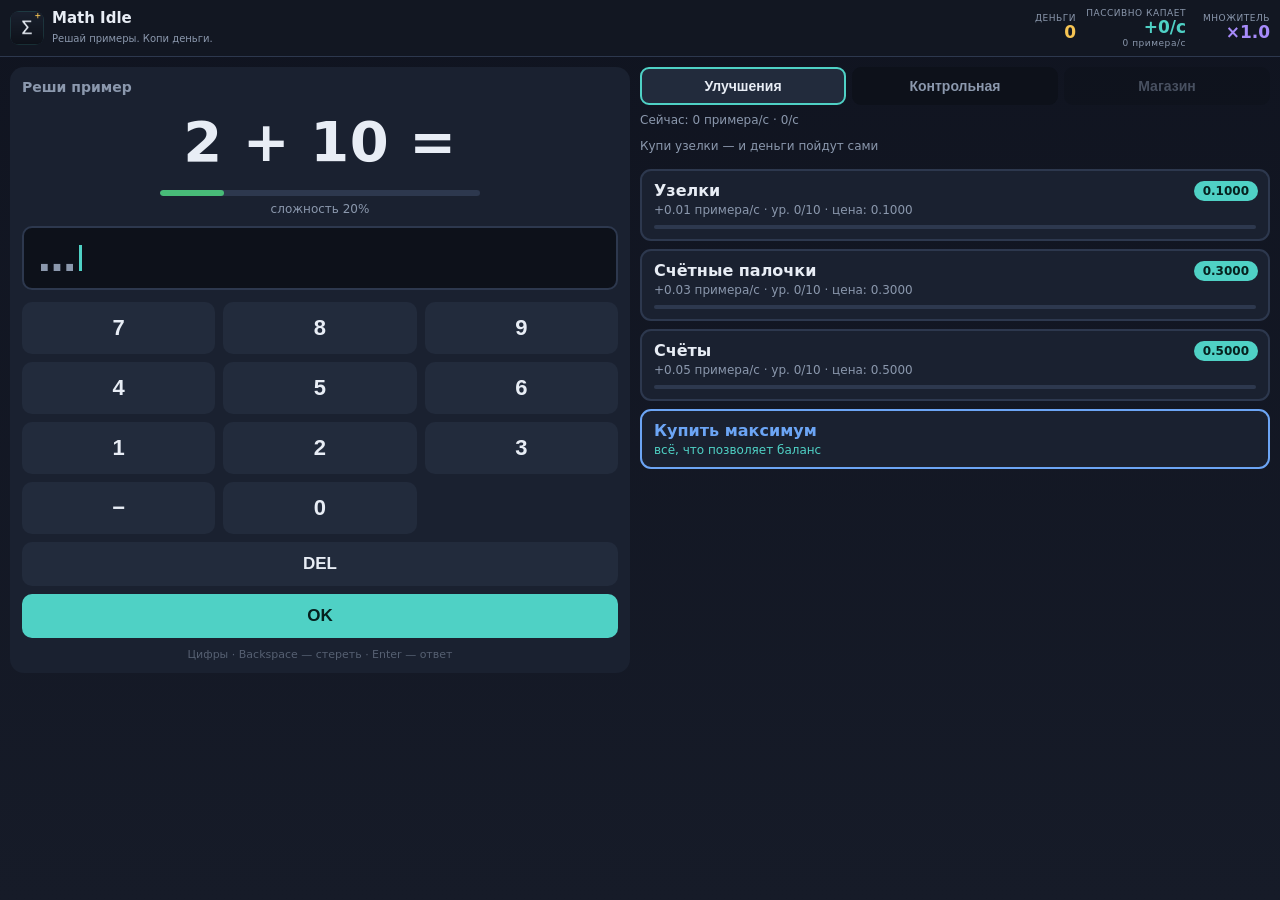
==== index.html @ a93096a5 "Math Idle — браузерная версия" ====
<!DOCTYPE html>
<html lang="ru">
<head>
<meta charset="utf-8">
<meta name="viewport" content="width=device-width, initial-scale=1, maximum-scale=1, user-scalable=no, viewport-fit=cover">
<meta name="theme-color" content="#101420">
<title>Math Idle</title>
<link rel="icon" href="icon.png">
<link rel="stylesheet" href="style.css">
<meta name="description" content="Math Idle — инкрементальная idle-математическая игра: решай примеры, копи деньги, скушай математику.">
<meta property="og:title" content="Math Idle">
<meta property="og:description" content="Решай примеры и копи деньги. Узелки, счётные палочки и счёты зарабатывают, пока ты играешь.">
<meta property="og:type" content="website">
</head>
<body>
<div id="app">

  <!-- ================= верхняя панель ================= -->
  <header id="topbar">
    <div class="brand">
      <img src="icon.png" alt="" class="brand-icon">
      <div class="brand-text">
        <b>Math Idle</b>
        <small>Решай примеры. Копи деньги.</small>
      </div>
    </div>
    <div class="stat">
      <small>ДЕНЬГИ</small>
      <b class="money" id="money">0</b>
    </div>
    <div class="stat">
      <small>ПАССИВНО КАПАЕТ</small>
      <b class="accent" id="passive">+0/с</b>
      <small id="passiveHint">0 примера/с</small>
    </div>
    <div class="stat">
      <small>МНОЖИТЕЛЬ</small>
      <b class="violet" id="mult">×1.0</b>
      <small id="combo"></small>
    </div>
  </header>

  <!-- ================= основная часть ================= -->
  <main>
    <!-- ---------- пример ---------- -->
    <section id="play">
      <div class="card problem-card">
        <div class="row-between">
          <h2 id="playTitle">Реши пример</h2>
          <span id="playHint" class="hint hidden"></span>
        </div>
        <div id="timerWrap" class="hidden">
          <div class="bar"><i id="timerBar"></i></div>
          <div class="row-between small">
            <span id="timerText"></span>
            <span id="testProgress"></span>
          </div>
        </div>

        <div id="problem" class="problem">…</div>
        <div class="diffbar"><i id="diffBar"></i></div>
        <div class="row-center small"><span id="diffText"></span></div>

        <div id="answer" class="answer"><span id="answerText">…</span><i class="caret"></i></div>
        <div id="floaters"></div>

        <div class="keypad">
          <button data-key="7">7</button><button data-key="8">8</button><button data-key="9">9</button>
          <button data-key="4">4</button><button data-key="5">5</button><button data-key="6">6</button>
          <button data-key="1">1</button><button data-key="2">2</button><button data-key="3">3</button>
          <button data-key="-">−</button><button data-key="0">0</button>
          <button data-key="del" class="wide">DEL</button>
          <button data-key="ok" class="wide primary">OK</button>
        </div>
        <div class="hint-line">Цифры · Backspace — стереть · Enter — ответ</div>
      </div>

      <div id="log"></div>
    </section>

    <!-- ---------- магазин ---------- -->
    <section id="shop">
      <nav class="tabs">
        <button data-tab="upgrades" class="active">Улучшения</button>
        <button data-tab="test">Контрольная</button>
        <button data-tab="grades" id="tabGrades">Магазин</button>
      </nav>
      <div id="panel" class="panel"></div>
    </section>
  </main>

  <!-- ================= модальное окно ================= -->
  <div id="modal" class="modal hidden">
    <div class="modal-card">
      <h3 id="modalTitle"></h3>
      <div id="modalBody"></div>
      <button id="modalClose">Понятно</button>
    </div>
  </div>

</div>
<script src="balance.js"></script>
<script src="game.js"></script>
</body>
</html>
---- style.css ----
:root {
  --bg: #101420;
  --bg2: #161b28;
  --panel: #1a2130;
  --panel-hi: #222b3c;
  --line: #2d384e;
  --text: #e8edf5;
  --muted: #8b98ad;
  --accent: #4fd1c5;
  --gold: #f6c453;
  --green: #48bb78;
  --red: #f56565;
  --blue: #6ca5f5;
  --violet: #a78bfa;
  --radius: 14px;
}

* { box-sizing: border-box; -webkit-tap-highlight-color: transparent; }

html, body {
  margin: 0;
  padding: 0;
  height: 100%;
  background: var(--bg);
  color: var(--text);
  font-family: system-ui, "Segoe UI", Roboto, Arial, sans-serif;
  overscroll-behavior: none;
  user-select: none;
  -webkit-user-select: none;
}

#app {
  min-height: 100%;
  display: flex;
  flex-direction: column;
  background: linear-gradient(180deg, var(--bg) 0%, var(--bg2) 100%);
}

/* ---------------- верхняя панель ---------------- */
#topbar {
  display: flex;
  align-items: center;
  gap: 10px;
  padding: 8px 10px;
  padding-top: max(8px, env(safe-area-inset-top));
  background: #121722;
  border-bottom: 1px solid var(--line);
}

.brand { display: flex; align-items: center; gap: 8px; margin-right: auto; }
.brand-icon { width: 34px; height: 34px; border-radius: 9px; }
.brand-text b { display: block; font-size: 15px; }
.brand-text small { color: var(--muted); font-size: 10px; }

.stat { text-align: right; min-width: 74px; }
.stat small { display: block; color: var(--muted); font-size: 9px; letter-spacing: .06em; }
.stat b { font-size: 17px; line-height: 1.15; }
.stat .money { color: var(--gold); }
.stat .accent { color: var(--accent); }
.stat .violet { color: var(--violet); }

/* ---------------- раскладка ---------------- */
main {
  flex: 1;
  display: grid;
  grid-template-columns: 1fr;
  gap: 10px;
  padding: 10px;
  padding-bottom: max(10px, env(safe-area-inset-bottom));
  align-content: start;
}

@media (min-width: 860px) {
  main { grid-template-columns: minmax(420px, 620px) 1fr; max-width: 1320px; width: 100%; margin: 0 auto; }
}

.card {
  background: var(--panel);
  border-radius: var(--radius);
  padding: 12px;
}

.row-between { display: flex; justify-content: space-between; align-items: center; gap: 8px; }
.row-center { display: flex; justify-content: center; }
.small { font-size: 12px; color: var(--muted); }
.small.accent { color: var(--accent); }
.hidden { display: none !important; }

/* ---------------- пример ---------------- */
.problem-card h2 { margin: 0; font-size: 14px; color: var(--muted); font-weight: 600; }
.hint { color: var(--gold); font-size: 13px; }

#timerWrap { margin-top: 8px; }
.bar, .diffbar { background: var(--line); border-radius: 5px; overflow: hidden; height: 7px; }
#timerBar, #diffBar { display: block; height: 100%; width: 0; background: var(--green); border-radius: 5px; }
.diffbar { height: 6px; margin: 14px auto 6px; max-width: 320px; }
#timerWrap .bar { height: 9px; }
#timerWrap .small { margin-top: 4px; }

.problem {
  text-align: center;
  font-size: clamp(30px, 9vw, 56px);
  font-weight: 800;
  padding: 14px 0 2px;
  letter-spacing: .01em;
}

.answer {
  position: relative;
  margin: 10px 0 12px;
  background: #0d111a;
  border: 2px solid var(--line);
  border-radius: 10px;
  padding: 8px 14px;
  font-size: clamp(24px, 7vw, 38px);
  font-weight: 700;
  min-height: 58px;
  display: flex;
  align-items: center;
}
.answer.active { border-color: var(--accent); }
.caret { display: inline-block; width: 3px; height: 26px; background: var(--accent); margin-left: 3px; animation: blink 1s steps(1) infinite; }
@keyframes blink { 50% { opacity: 0; } }

/* летящие +деньги */
#floaters { position: relative; height: 0; }
.floater {
  position: absolute;
  left: 12px;
  top: -30px;
  font-size: 22px;
  font-weight: 800;
  animation: floatUp 1.1s ease-out forwards;
  pointer-events: none;
}
@keyframes floatUp {
  to { transform: translateY(-46px); opacity: 0; }
}

/* ---------------- клавиатура ---------------- */
.keypad { display: grid; grid-template-columns: repeat(3, 1fr); gap: 8px; }
.keypad button {
  background: var(--panel-hi);
  color: var(--text);
  border: 1px solid transparent;
  border-radius: 10px;
  font-size: 22px;
  font-weight: 700;
  padding: 12px 0;
  cursor: pointer;
}
.keypad button:active { transform: scale(.97); border-color: var(--accent); }
.keypad button.wide { grid-column: span 3; font-size: 17px; padding: 11px 0; }
.keypad button.primary { background: var(--accent); color: #06201e; }
.hint-line { text-align: center; color: #566072; font-size: 11px; margin-top: 10px; }

/* ---------------- лог событий ---------------- */
#log { margin-top: 10px; font-size: 13px; display: flex; flex-direction: column; gap: 4px; min-height: 44px; }
#log div { animation: fadeIn .2s ease-out; }
@keyframes fadeIn { from { opacity: 0; transform: translateY(4px); } }

/* ---------------- вкладки / магазин ---------------- */
#shop { display: flex; flex-direction: column; min-height: 0; }
.tabs { display: flex; gap: 6px; margin-bottom: 8px; }
.tabs button {
  flex: 1;
  background: #0d111a;
  color: var(--muted);
  border: 2px solid transparent;
  border-radius: 9px;
  padding: 9px 4px;
  font-size: 14px;
  font-weight: 600;
  cursor: pointer;
}
.tabs button.active { background: var(--panel-hi); color: var(--text); border-color: var(--accent); }
.tabs button:disabled { opacity: .45; }

.panel { display: flex; flex-direction: column; gap: 8px; }

.item {
  position: relative;
  background: var(--panel);
  border: 2px solid var(--line);
  border-radius: 11px;
  padding: 10px 12px;
  text-align: left;
  color: var(--text);
  cursor: pointer;
  font: inherit;
}
.item .name { font-size: 16px; font-weight: 700; padding-right: 90px; }
.item .sub { font-size: 12px; color: var(--muted); margin-top: 3px; }
.item .price {
  position: absolute;
  right: 10px; top: 10px;
  background: var(--accent);
  color: #06201e;
  font-size: 12px;
  font-weight: 800;
  padding: 3px 9px;
  border-radius: 11px;
}
.item.affordable { border-color: var(--accent); }
.item.affordable .sub { color: var(--accent); }
.item.violet.affordable { border-color: var(--violet); }
.item.violet.affordable .sub { color: var(--violet); }
.item.gold.affordable { border-color: var(--gold); }
.item.gold.affordable .sub { color: var(--gold); }
.item:disabled { opacity: .5; cursor: default; }
.item .prog { height: 4px; background: var(--line); border-radius: 3px; margin-top: 8px; overflow: hidden; }
.item .prog i { display: block; height: 100%; background: var(--accent); }

.info-card { background: #0d111a; border: 2px solid var(--blue); border-radius: 12px; padding: 12px; }
.info-card h3 { margin: 0 0 8px; color: var(--blue); font-size: 18px; }
.info-card .line { display: flex; justify-content: space-between; font-size: 14px; padding: 2px 0; }
.info-card .line span:last-child { color: var(--text); }
.info-card .line span:first-child { color: var(--muted); }
.rules { font-size: 12px; color: var(--muted); margin-top: 10px; line-height: 1.6; }
.rules b { color: var(--text); }

.big-btn {
  width: 100%;
  margin-top: 10px;
  background: var(--green);
  color: #04240f;
  border: none;
  border-radius: 10px;
  padding: 13px;
  font-size: 16px;
  font-weight: 800;
  cursor: pointer;
}
.big-btn.danger { background: var(--red); color: #2b0808; }
.big-btn:disabled { background: var(--panel-hi); color: var(--muted); cursor: default; }

/* ---------------- модалка ---------------- */
.modal {
  position: fixed;
  inset: 0;
  background: rgba(0, 0, 0, .72);
  display: flex;
  align-items: center;
  justify-content: center;
  padding: 20px;
  z-index: 20;
}
.modal-card {
  background: var(--panel);
  border: 3px solid var(--green);
  border-radius: 16px;
  padding: 20px;
  text-align: center;
  max-width: 420px;
  width: 100%;
  animation: pop .18s ease-out;
}
.modal-card.fail { border-color: var(--red); }
@keyframes pop { from { transform: scale(.92); opacity: 0; } }
.modal-card h3 { margin: 0 0 10px; font-size: 24px; color: var(--green); }
.modal-card.fail h3 { color: var(--red); }
.modal-card .mline { font-size: 14px; padding: 3px 0; }
.modal-card button {
  margin-top: 14px;
  width: 100%;
  background: var(--accent);
  color: #06201e;
  border: none;
  border-radius: 10px;
  padding: 12px;
  font-size: 16px;
  font-weight: 700;
  cursor: pointer;
}

/* ---------------- вспышка экрана ---------------- */
#app.flash-ok::after, #app.flash-bad::after {
  content: "";
  position: fixed;
  inset: 0;
  pointer-events: none;
  animation: flash .3s ease-out forwards;
}
#app.flash-ok::after { background: rgba(72, 187, 120, .22); }
#app.flash-bad::after { background: rgba(245, 101, 101, .22); }
@keyframes flash { to { opacity: 0; } }

@media (prefers-reduced-motion: reduce) {
  .floater, .modal-card, #app.flash-ok::after, #app.flash-bad::after, #log div { animation: none; }
}
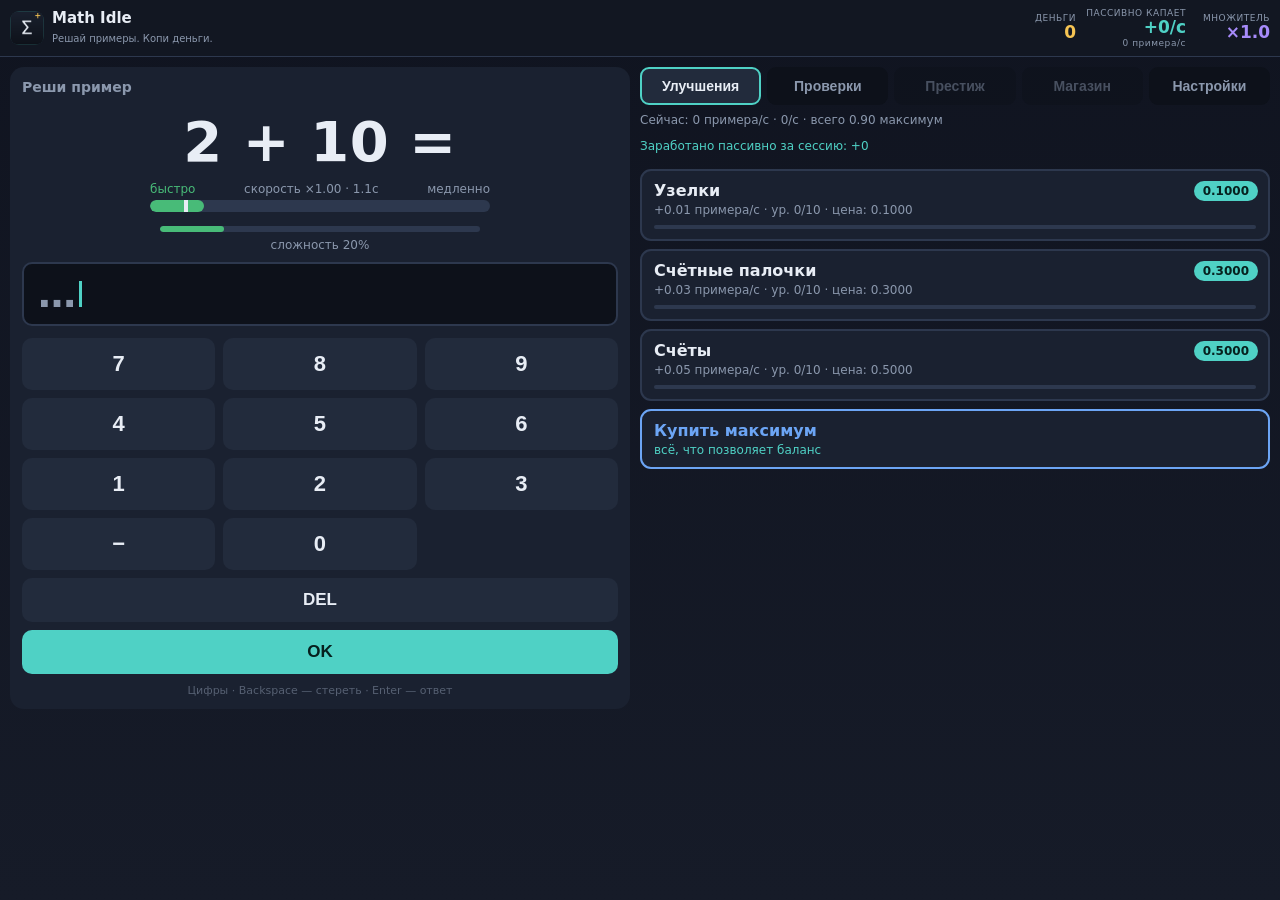
==== commit 61daab4b: "v1.2.0: престиж, аккаунты, три вида проверок, окно скорости, настройки" ====
--- a/index.html
+++ b/index.html
@@ -7,10 +7,6 @@
 <title>Math Idle</title>
 <link rel="icon" href="icon.png">
 <link rel="stylesheet" href="style.css">
-<meta name="description" content="Math Idle — инкрементальная idle-математическая игра: решай примеры, копи деньги, скушай математику.">
-<meta property="og:title" content="Math Idle">
-<meta property="og:description" content="Решай примеры и копи деньги. Узелки, счётные палочки и счёты зарабатывают, пока ты играешь.">
-<meta property="og:type" content="website">
 </head>
 <body>
 <div id="app">
@@ -58,8 +54,24 @@
         </div>
 
         <div id="problem" class="problem">…</div>
-        <div class="diffbar"><i id="diffBar"></i></div>
-        <div class="row-center small"><span id="diffText"></span></div>
+
+        <!-- окно скорости: зелёная зона и бегущий маркер -->
+        <div id="speedGauge">
+          <div class="gauge-row">
+            <span class="small" style="color:var(--green)">быстро</span>
+            <span class="small" id="speedText">скорость ×1.00 · 0.0с</span>
+            <span class="small" style="color:var(--muted)">медленно</span>
+          </div>
+          <div class="gauge" id="speedTrack">
+            <i id="speedFast"></i>
+            <b id="speedMarker"></b>
+          </div>
+        </div>
+
+        <div id="diffWrap">
+          <div class="diffbar"><i id="diffBar"></i></div>
+          <div class="row-center small"><span id="diffText"></span></div>
+        </div>
 
         <div id="answer" class="answer"><span id="answerText">…</span><i class="caret"></i></div>
         <div id="floaters"></div>
@@ -82,8 +94,10 @@
     <section id="shop">
       <nav class="tabs">
         <button data-tab="upgrades" class="active">Улучшения</button>
-        <button data-tab="test">Контрольная</button>
-        <button data-tab="grades" id="tabGrades">Магазин</button>
+        <button data-tab="test">Проверки</button>
+        <button data-tab="prestige" disabled>Престиж</button>
+        <button data-tab="shop" disabled>Магазин</button>
+        <button data-tab="settings">Настройки</button>
       </nav>
       <div id="panel" class="panel"></div>
     </section>
@@ -98,6 +112,18 @@
     </div>
   </div>
 
+  <!-- ================= затемнение после Femboy Futa house ================= -->
+  <div id="egg" class="egg hidden">
+    <div id="eggVeil" class="egg-veil">
+      <div class="egg-card">
+        <h2>Femboy Futa house</h2>
+        <p>Куплено. Эффектов нет. Как и обещано.</p>
+        <h3 class="egg-wait">Ждите версии 1.3...</h3>
+        <small>Enter, Esc или нажатие — вернуться к игре</small>
+      </div>
+    </div>
+  </div>
+
 </div>
 <script src="balance.js"></script>
 <script src="game.js"></script>
--- a/style.css
+++ b/style.css
@@ -33,7 +33,11 @@
   min-height: 100%;
   display: flex;
   flex-direction: column;
-  background: linear-gradient(180deg, var(--bg) 0%, var(--bg2) 100%);
+  /* solid fallback first: на телефоне при «резиновой» прокрутке не должно
+     просвечивать белый фон, если градиент не отрисовался */
+  background-color: var(--bg);
+  background-image: linear-gradient(180deg, var(--bg) 0%, var(--bg2) 100%);
+  background-attachment: fixed;
 }
 
 /* ---------------- верхняя панель ---------------- */
@@ -104,6 +108,33 @@
   padding: 14px 0 2px;
   letter-spacing: .01em;
 }
+
+/* окно скорости: зелёная зона быстрого ответа + бегущий маркер */
+#speedGauge { margin: 6px auto 2px; max-width: 340px; }
+.gauge-row { display: flex; justify-content: space-between; margin-bottom: 4px; }
+.gauge {
+  position: relative;
+  height: 12px;
+  background: var(--line);
+  border-radius: 6px;
+  overflow: hidden;
+}
+.gauge i {
+  position: absolute;
+  left: 0; top: 0; bottom: 0;
+  background: var(--green);
+  border-radius: 6px;
+}
+.gauge b {
+  position: absolute;
+  top: -3px; bottom: -3px;
+  width: 4px;
+  margin-left: -2px;
+  background: var(--text);
+  border-radius: 2px;
+  transition: left .1s linear;
+}
+#diffWrap { margin: 8px auto 0; max-width: 340px; }
 
 .answer {
   position: relative;
@@ -210,6 +241,76 @@
 .item:disabled { opacity: .5; cursor: default; }
 .item .prog { height: 4px; background: var(--line); border-radius: 3px; margin-top: 8px; overflow: hidden; }
 .item .prog i { display: block; height: 100%; background: var(--accent); }
+
+.item .toggle {
+  float: right;
+  background: var(--line);
+  color: var(--muted);
+  font-size: 11px;
+  font-weight: 700;
+  padding: 3px 10px;
+  border-radius: 11px;
+}
+.item.affordable .toggle { background: var(--accent); color: #06201e; }
+
+.panel h4 { margin: 12px 0 4px; font-size: 14px; color: var(--text); }
+
+.row-fields { display: flex; gap: 8px; margin: 10px 0; }
+.row-fields input {
+  flex: 1;
+  min-width: 0;
+  background: #0d111a;
+  border: 2px solid var(--line);
+  border-radius: 9px;
+  color: var(--text);
+  padding: 10px;
+  font: inherit;
+  font-size: 15px;
+}
+.row-fields input:focus { outline: none; border-color: var(--accent); }
+.big-btn + .big-btn { margin-top: 8px; }
+
+/* затемнение после «Femboy Futa house» */
+.egg-veil {
+  position: fixed;
+  inset: 0;
+  background: rgba(4, 6, 12, .92);
+  display: flex;
+  align-items: center;
+  justify-content: center;
+  padding: 20px;
+  z-index: 30;
+}
+.egg-card {
+  background: #0c0e16;
+  border: 3px solid var(--gold);
+  border-radius: 20px;
+  padding: 28px 24px;
+  text-align: center;
+  max-width: 520px;
+  width: 100%;
+  animation: pop .2s ease-out;
+}
+.egg-card h2 { margin: 0 0 10px; color: var(--gold); font-size: 28px; }
+.egg-card p { margin: 0 0 14px; color: var(--text); font-size: 15px; }
+.egg-wait {
+  margin: 0 0 14px;
+  font-size: 24px;
+  color: var(--gold);
+  animation: pulse 2s ease-in-out infinite;
+}
+.egg-card small { color: var(--muted); font-size: 12px; }
+@keyframes pulse { 50% { opacity: .55; } }
+
+/* крупный текст */
+body.big-text { font-size: 115%; }
+body.big-text .keypad button { font-size: 26px; padding: 15px 0; }
+body.big-text .item .name { font-size: 18px; }
+
+@media (prefers-reduced-motion: reduce) {
+  .floater, .modal-card, .egg-card, .egg-wait,
+  #app.flash-ok::after, #app.flash-bad::after, #log div, .gauge b { animation: none; transition: none; }
+}
 
 .info-card { background: #0d111a; border: 2px solid var(--blue); border-radius: 12px; padding: 12px; }
 .info-card h3 { margin: 0 0 8px; color: var(--blue); font-size: 18px; }
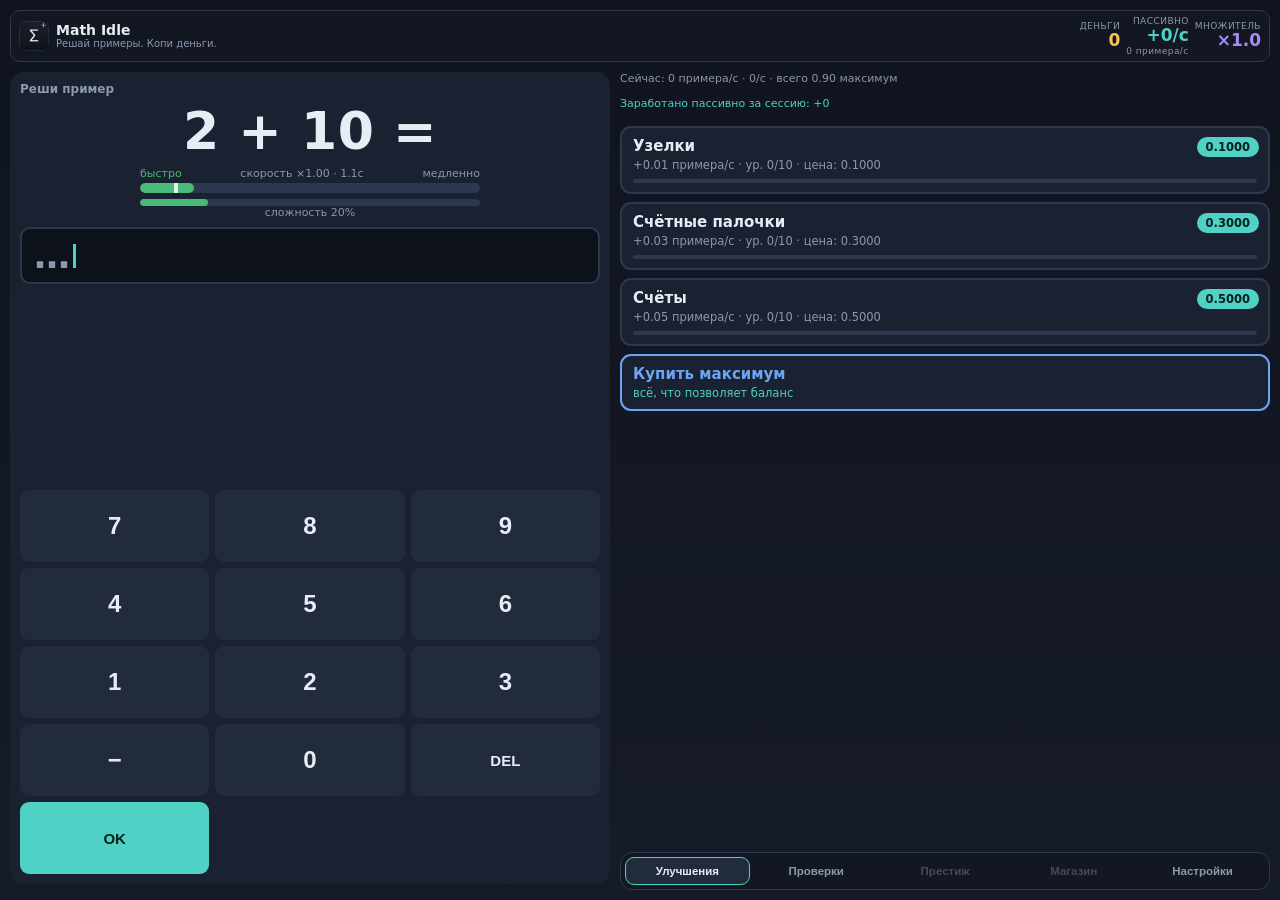
==== commit d95d1422: "v1.2.1: вёрстка для телефона, навигация закреплена снизу" ====
--- a/index.html
+++ b/index.html
@@ -8,7 +8,7 @@
 <link rel="icon" href="icon.png">
 <link rel="stylesheet" href="style.css">
 </head>
-<body>
+<body class="view-play">
 <div id="app">
 
   <!-- ================= верхняя панель ================= -->
@@ -25,7 +25,7 @@
       <b class="money" id="money">0</b>
     </div>
     <div class="stat">
-      <small>ПАССИВНО КАПАЕТ</small>
+      <small>ПАССИВНО</small>
       <b class="accent" id="passive">+0/с</b>
       <small id="passiveHint">0 примера/с</small>
     </div>
@@ -36,95 +36,94 @@
     </div>
   </header>
 
-  <!-- ================= основная часть ================= -->
-  <main>
-    <!-- ---------- пример ---------- -->
-    <section id="play">
-      <div class="card problem-card">
-        <div class="row-between">
-          <h2 id="playTitle">Реши пример</h2>
-          <span id="playHint" class="hint hidden"></span>
+  <!-- ================= игра ================= -->
+  <section id="play">
+    <div class="card problem-card">
+      <div class="row-between">
+        <h2 id="playTitle">Реши пример</h2>
+        <span id="playHint" class="hint hidden"></span>
+      </div>
+      <div id="timerWrap" class="hidden">
+        <div class="bar"><i id="timerBar"></i></div>
+        <div class="row-between small">
+          <span id="timerText"></span>
+          <span id="testProgress"></span>
         </div>
-        <div id="timerWrap" class="hidden">
-          <div class="bar"><i id="timerBar"></i></div>
-          <div class="row-between small">
-            <span id="timerText"></span>
-            <span id="testProgress"></span>
-          </div>
-        </div>
-
-        <div id="problem" class="problem">…</div>
-
-        <!-- окно скорости: зелёная зона и бегущий маркер -->
-        <div id="speedGauge">
-          <div class="gauge-row">
-            <span class="small" style="color:var(--green)">быстро</span>
-            <span class="small" id="speedText">скорость ×1.00 · 0.0с</span>
-            <span class="small" style="color:var(--muted)">медленно</span>
-          </div>
-          <div class="gauge" id="speedTrack">
-            <i id="speedFast"></i>
-            <b id="speedMarker"></b>
-          </div>
-        </div>
-
-        <div id="diffWrap">
-          <div class="diffbar"><i id="diffBar"></i></div>
-          <div class="row-center small"><span id="diffText"></span></div>
-        </div>
-
-        <div id="answer" class="answer"><span id="answerText">…</span><i class="caret"></i></div>
-        <div id="floaters"></div>
-
-        <div class="keypad">
-          <button data-key="7">7</button><button data-key="8">8</button><button data-key="9">9</button>
-          <button data-key="4">4</button><button data-key="5">5</button><button data-key="6">6</button>
-          <button data-key="1">1</button><button data-key="2">2</button><button data-key="3">3</button>
-          <button data-key="-">−</button><button data-key="0">0</button>
-          <button data-key="del" class="wide">DEL</button>
-          <button data-key="ok" class="wide primary">OK</button>
-        </div>
-        <div class="hint-line">Цифры · Backspace — стереть · Enter — ответ</div>
       </div>
 
-      <div id="log"></div>
-    </section>
+      <div id="problem" class="problem">…</div>
 
-    <!-- ---------- магазин ---------- -->
-    <section id="shop">
-      <nav class="tabs">
-        <button data-tab="upgrades" class="active">Улучшения</button>
-        <button data-tab="test">Проверки</button>
-        <button data-tab="prestige" disabled>Престиж</button>
-        <button data-tab="shop" disabled>Магазин</button>
-        <button data-tab="settings">Настройки</button>
-      </nav>
-      <div id="panel" class="panel"></div>
-    </section>
-  </main>
+      <!-- окно скорости -->
+      <div id="speedGauge">
+        <div class="gauge-row">
+          <span class="small" style="color:var(--green)">быстро</span>
+          <span class="small" id="speedText">скорость ×1.00 · 0.0с</span>
+          <span class="small" style="color:var(--muted)">медленно</span>
+        </div>
+        <div class="gauge" id="speedTrack">
+          <i id="speedFast"></i>
+          <b id="speedMarker"></b>
+        </div>
+      </div>
 
-  <!-- ================= модальное окно ================= -->
-  <div id="modal" class="modal hidden">
-    <div class="modal-card">
-      <h3 id="modalTitle"></h3>
-      <div id="modalBody"></div>
-      <button id="modalClose">Понятно</button>
+      <div id="diffWrap">
+        <div class="diffbar"><i id="diffBar"></i></div>
+        <div class="row-center small"><span id="diffText"></span></div>
+      </div>
+
+      <div id="answer" class="answer"><span id="answerText">…</span><i class="caret"></i></div>
+      <div id="floaters"></div>
+
+      <div class="keypad">
+        <button data-key="7">7</button><button data-key="8">8</button><button data-key="9">9</button>
+        <button data-key="4">4</button><button data-key="5">5</button><button data-key="6">6</button>
+        <button data-key="1">1</button><button data-key="2">2</button><button data-key="3">3</button>
+        <button data-key="-">−</button><button data-key="0">0</button>
+        <button data-key="del" class="wide">DEL</button>
+        <button data-key="ok" class="wide primary">OK</button>
+      </div>
+    </div>
+    <div id="log"></div>
+  </section>
+
+  <!-- ================= меню ================= -->
+  <section id="menus">
+    <div id="panel" class="panel"></div>
+  </section>
+
+  <!-- ================= навигация, всегда на виду ================= -->
+  <nav class="tabs" id="tabs">
+    <button data-tab="play">Игра</button>
+    <button data-tab="upgrades" class="active">Улучшения</button>
+    <button data-tab="test">Проверки</button>
+    <button data-tab="prestige">Престиж</button>
+    <button data-tab="shop">Магазин</button>
+    <button data-tab="settings">Настройки</button>
+  </nav>
+
+</div>
+
+<!-- ================= модальное окно ================= -->
+<div id="modal" class="modal hidden">
+  <div class="modal-card">
+    <h3 id="modalTitle"></h3>
+    <div id="modalBody"></div>
+    <button id="modalClose">Понятно</button>
+  </div>
+</div>
+
+<!-- ================= затемнение после Femboy Futa house ================= -->
+<div id="egg" class="egg hidden">
+  <div id="eggVeil" class="egg-veil">
+    <div class="egg-card">
+      <h2>Femboy Futa house</h2>
+      <p>Куплено. Эффектов нет. Как и обещано.</p>
+      <h3 class="egg-wait">Ждите версии 1.3...</h3>
+      <small>Enter, Esc или нажатие — вернуться к игре</small>
     </div>
   </div>
+</div>
 
-  <!-- ================= затемнение после Femboy Futa house ================= -->
-  <div id="egg" class="egg hidden">
-    <div id="eggVeil" class="egg-veil">
-      <div class="egg-card">
-        <h2>Femboy Futa house</h2>
-        <p>Куплено. Эффектов нет. Как и обещано.</p>
-        <h3 class="egg-wait">Ждите версии 1.3...</h3>
-        <small>Enter, Esc или нажатие — вернуться к игре</small>
-      </div>
-    </div>
-  </div>
-
-</div>
 <script src="balance.js"></script>
 <script src="game.js"></script>
 </body>
--- a/style.css
+++ b/style.css
@@ -13,6 +13,8 @@
   --blue: #6ca5f5;
   --violet: #a78bfa;
   --radius: 14px;
+  /* высота окна: JS подставляет реальную, иначе dvh/vh */
+  --app-h: 100vh;
 }
 
 * { box-sizing: border-box; -webkit-tap-highlight-color: transparent; }
@@ -21,6 +23,7 @@
   margin: 0;
   padding: 0;
   height: 100%;
+  overflow: hidden;              /* страница не скроллится — только внутренние панели */
   background: var(--bg);
   color: var(--text);
   font-family: system-ui, "Segoe UI", Roboto, Arial, sans-serif;
@@ -29,128 +32,170 @@
   -webkit-user-select: none;
 }
 
+/* ================= оболочка приложения =================
+ * Высота фиксирована по окну: всё, что не помещается, сжимается,
+ * ничего не уезжает под экран. */
 #app {
-  min-height: 100%;
-  display: flex;
-  flex-direction: column;
-  /* solid fallback first: на телефоне при «резиновой» прокрутке не должно
-     просвечивать белый фон, если градиент не отрисовался */
+  height: var(--app-h);
+  display: grid;
+  grid-template-rows: auto minmax(0, 1fr) auto;
+  /* minmax(0, …) обязателен: иначе колонка не сжимается меньше своего
+     содержимого, верхняя панель распирает сетку и всё уезжает за экран */
+  grid-template-columns: minmax(0, 1fr);
+  grid-template-areas:
+    "top"
+    "stage"
+    "tabs";
+  gap: 6px;
+  padding: 6px;
+  padding-top: max(6px, env(safe-area-inset-top));
+  padding-bottom: max(6px, env(safe-area-inset-bottom));
   background-color: var(--bg);
   background-image: linear-gradient(180deg, var(--bg) 0%, var(--bg2) 100%);
-  background-attachment: fixed;
-}
-
-/* ---------------- верхняя панель ---------------- */
+}
+
+#topbar { grid-area: top; min-width: 0; }
+#play, #menus { grid-area: stage; min-height: 0; min-width: 0; }
+.tabs { grid-area: tabs; }
+
+/* ================= телефон: один экран за раз =================
+ * На узком экране игра и меню занимают одно и то же место и
+ * переключаются вкладками внизу. */
+@media (max-width: 759px) {
+  body.view-play #menus { display: none; }
+  body.view-menu #play { display: none; }
+}
+
+/* ================= верхняя панель ================= */
 #topbar {
   display: flex;
   align-items: center;
-  gap: 10px;
-  padding: 8px 10px;
-  padding-top: max(8px, env(safe-area-inset-top));
+  gap: 6px;
+  padding: 5px 8px;
   background: #121722;
-  border-bottom: 1px solid var(--line);
-}
-
-.brand { display: flex; align-items: center; gap: 8px; margin-right: auto; }
-.brand-icon { width: 34px; height: 34px; border-radius: 9px; }
-.brand-text b { display: block; font-size: 15px; }
-.brand-text small { color: var(--muted); font-size: 10px; }
-
-.stat { text-align: right; min-width: 74px; }
-.stat small { display: block; color: var(--muted); font-size: 9px; letter-spacing: .06em; }
-.stat b { font-size: 17px; line-height: 1.15; }
+  border: 1px solid var(--line);
+  border-radius: 10px;
+  overflow: hidden;          /* панель не должна распирать сетку */
+  min-width: 0;
+}
+
+.brand { display: flex; align-items: center; gap: 7px; margin-right: auto; min-width: 0; flex: 0 1 auto; }
+.brand-icon { width: 30px; height: 30px; border-radius: 8px; flex: none; }
+.brand-text { min-width: 0; overflow: hidden; }
+.brand-text b { display: block; font-size: 14px; line-height: 1.15; white-space: nowrap; }
+.brand-text small { display: none; color: var(--muted); font-size: 10px; }
+
+.stat {
+  text-align: right;
+  min-width: 0;
+  flex: 0 1 auto;
+  overflow: hidden;
+}
+.stat small {
+  display: block;
+  color: var(--muted);
+  font-size: 9px;
+  letter-spacing: .05em;
+  white-space: nowrap;
+  overflow: hidden;
+  text-overflow: ellipsis;
+}
+.stat b {
+  display: block;
+  font-size: 15px;
+  line-height: 1.15;
+  white-space: nowrap;
+  overflow: hidden;
+  text-overflow: ellipsis;
+}
 .stat .money { color: var(--gold); }
 .stat .accent { color: var(--accent); }
 .stat .violet { color: var(--violet); }
 
-/* ---------------- раскладка ---------------- */
-main {
-  flex: 1;
-  display: grid;
-  grid-template-columns: 1fr;
-  gap: 10px;
-  padding: 10px;
-  padding-bottom: max(10px, env(safe-area-inset-bottom));
-  align-content: start;
-}
-
-@media (min-width: 860px) {
-  main { grid-template-columns: minmax(420px, 620px) 1fr; max-width: 1320px; width: 100%; margin: 0 auto; }
-}
+/* ================= игра ================= */
+#play { display: flex; flex-direction: column; gap: 6px; overflow: hidden; }
 
 .card {
   background: var(--panel);
   border-radius: var(--radius);
-  padding: 12px;
+  padding: 10px;
+}
+
+.problem-card {
+  flex: 1;
+  min-height: 0;
+  display: flex;
+  flex-direction: column;
+  justify-content: flex-start;
 }
 
 .row-between { display: flex; justify-content: space-between; align-items: center; gap: 8px; }
 .row-center { display: flex; justify-content: center; }
-.small { font-size: 12px; color: var(--muted); }
+.small { font-size: 11px; color: var(--muted); }
 .small.accent { color: var(--accent); }
 .hidden { display: none !important; }
 
-/* ---------------- пример ---------------- */
-.problem-card h2 { margin: 0; font-size: 14px; color: var(--muted); font-weight: 600; }
-.hint { color: var(--gold); font-size: 13px; }
-
-#timerWrap { margin-top: 8px; }
+.problem-card h2 { margin: 0; font-size: 12px; color: var(--muted); font-weight: 600; }
+.hint { color: var(--gold); font-size: 12px; }
+
+#timerWrap { margin-top: 6px; }
 .bar, .diffbar { background: var(--line); border-radius: 5px; overflow: hidden; height: 7px; }
 #timerBar, #diffBar { display: block; height: 100%; width: 0; background: var(--green); border-radius: 5px; }
-.diffbar { height: 6px; margin: 14px auto 6px; max-width: 320px; }
-#timerWrap .bar { height: 9px; }
-#timerWrap .small { margin-top: 4px; }
+#timerWrap .bar { height: 8px; }
+#timerWrap .small { margin-top: 3px; }
 
 .problem {
   text-align: center;
-  font-size: clamp(30px, 9vw, 56px);
+  font-size: clamp(24px, 8vw, 52px);
   font-weight: 800;
-  padding: 14px 0 2px;
+  padding: 6px 0 2px;
+  line-height: 1.15;
   letter-spacing: .01em;
 }
 
-/* окно скорости: зелёная зона быстрого ответа + бегущий маркер */
-#speedGauge { margin: 6px auto 2px; max-width: 340px; }
-.gauge-row { display: flex; justify-content: space-between; margin-bottom: 4px; }
+/* окно скорости */
+#speedGauge { margin: 4px auto 0; width: 100%; max-width: 340px; }
+.gauge-row { display: flex; justify-content: space-between; margin-bottom: 3px; }
 .gauge {
   position: relative;
-  height: 12px;
+  height: 10px;
   background: var(--line);
-  border-radius: 6px;
+  border-radius: 5px;
   overflow: hidden;
 }
 .gauge i {
   position: absolute;
   left: 0; top: 0; bottom: 0;
   background: var(--green);
-  border-radius: 6px;
+  border-radius: 5px;
 }
 .gauge b {
   position: absolute;
-  top: -3px; bottom: -3px;
+  top: -2px; bottom: -2px;
   width: 4px;
   margin-left: -2px;
   background: var(--text);
   border-radius: 2px;
   transition: left .1s linear;
 }
-#diffWrap { margin: 8px auto 0; max-width: 340px; }
+#diffWrap { margin: 6px auto 0; width: 100%; max-width: 340px; }
 
 .answer {
   position: relative;
-  margin: 10px 0 12px;
+  margin: 8px 0 6px;
   background: #0d111a;
   border: 2px solid var(--line);
   border-radius: 10px;
-  padding: 8px 14px;
-  font-size: clamp(24px, 7vw, 38px);
+  padding: 6px 12px;
+  font-size: clamp(20px, 6vw, 36px);
   font-weight: 700;
-  min-height: 58px;
+  min-height: 48px;
+  max-height: 64px;
   display: flex;
   align-items: center;
 }
 .answer.active { border-color: var(--accent); }
-.caret { display: inline-block; width: 3px; height: 26px; background: var(--accent); margin-left: 3px; animation: blink 1s steps(1) infinite; }
+.caret { display: inline-block; width: 3px; height: 24px; background: var(--accent); margin-left: 3px; animation: blink 1s steps(1) infinite; }
 @keyframes blink { 50% { opacity: 0; } }
 
 /* летящие +деньги */
@@ -159,75 +204,78 @@
   position: absolute;
   left: 12px;
   top: -30px;
-  font-size: 22px;
+  font-size: 20px;
   font-weight: 800;
   animation: floatUp 1.1s ease-out forwards;
   pointer-events: none;
 }
 @keyframes floatUp {
-  to { transform: translateY(-46px); opacity: 0; }
-}
-
-/* ---------------- клавиатура ---------------- */
-.keypad { display: grid; grid-template-columns: repeat(3, 1fr); gap: 8px; }
+  to { transform: translateY(-42px); opacity: 0; }
+}
+
+/* клавиатура прижата к низу — до неё дотянуться большим пальцем.
+   На низких экранах сжимается, на высоких не раздувается. */
+.keypad {
+  display: grid;
+  grid-template-columns: repeat(3, 1fr);
+  grid-auto-rows: minmax(32px, 72px);
+  gap: 6px;
+  flex: 0 1 auto;
+  min-height: 0;
+  margin-top: auto;         /* свободное место собирается над клавиатурой */
+}
 .keypad button {
   background: var(--panel-hi);
   color: var(--text);
   border: 1px solid transparent;
-  border-radius: 10px;
-  font-size: 22px;
+  border-radius: 9px;
+  font-size: clamp(17px, 5.5vw, 24px);
   font-weight: 700;
-  padding: 12px 0;
   cursor: pointer;
-}
-.keypad button:active { transform: scale(.97); border-color: var(--accent); }
-.keypad button.wide { grid-column: span 3; font-size: 17px; padding: 11px 0; }
+  padding: 0;
+  min-height: 0;
+  min-width: 0;
+}
+.keypad button:active { transform: scale(.96); border-color: var(--accent); }
+.keypad button.wide { grid-column: span 3; font-size: 15px; }
 .keypad button.primary { background: var(--accent); color: #06201e; }
-.hint-line { text-align: center; color: #566072; font-size: 11px; margin-top: 10px; }
-
-/* ---------------- лог событий ---------------- */
-#log { margin-top: 10px; font-size: 13px; display: flex; flex-direction: column; gap: 4px; min-height: 44px; }
+
+#log {
+  flex: none;
+  font-size: 12px;
+  display: flex;
+  flex-direction: column;
+  gap: 2px;
+  max-height: 46px;
+  overflow: hidden;
+}
 #log div { animation: fadeIn .2s ease-out; }
 @keyframes fadeIn { from { opacity: 0; transform: translateY(4px); } }
 
-/* ---------------- вкладки / магазин ---------------- */
-#shop { display: flex; flex-direction: column; min-height: 0; }
-.tabs { display: flex; gap: 6px; margin-bottom: 8px; }
-.tabs button {
-  flex: 1;
-  background: #0d111a;
-  color: var(--muted);
-  border: 2px solid transparent;
-  border-radius: 9px;
-  padding: 9px 4px;
-  font-size: 14px;
-  font-weight: 600;
-  cursor: pointer;
-}
-.tabs button.active { background: var(--panel-hi); color: var(--text); border-color: var(--accent); }
-.tabs button:disabled { opacity: .45; }
-
-.panel { display: flex; flex-direction: column; gap: 8px; }
+/* ================= меню ================= */
+#menus { overflow: hidden; }
+.panel { display: flex; flex-direction: column; gap: 8px; height: 100%; overflow-y: auto; -webkit-overflow-scrolling: touch; padding-bottom: 4px; }
 
 .item {
   position: relative;
+  flex: none;
   background: var(--panel);
   border: 2px solid var(--line);
   border-radius: 11px;
-  padding: 10px 12px;
+  padding: 9px 11px;
   text-align: left;
   color: var(--text);
   cursor: pointer;
   font: inherit;
 }
-.item .name { font-size: 16px; font-weight: 700; padding-right: 90px; }
-.item .sub { font-size: 12px; color: var(--muted); margin-top: 3px; }
+.item .name { font-size: 15px; font-weight: 700; padding-right: 88px; }
+.item .sub { font-size: 11.5px; color: var(--muted); margin-top: 3px; }
 .item .price {
   position: absolute;
-  right: 10px; top: 10px;
+  right: 9px; top: 9px;
   background: var(--accent);
   color: #06201e;
-  font-size: 12px;
+  font-size: 11.5px;
   font-weight: 800;
   padding: 3px 9px;
   border-radius: 11px;
@@ -239,7 +287,7 @@
 .item.gold.affordable { border-color: var(--gold); }
 .item.gold.affordable .sub { color: var(--gold); }
 .item:disabled { opacity: .5; cursor: default; }
-.item .prog { height: 4px; background: var(--line); border-radius: 3px; margin-top: 8px; overflow: hidden; }
+.item .prog { height: 4px; background: var(--line); border-radius: 3px; margin-top: 7px; overflow: hidden; }
 .item .prog i { display: block; height: 100%; background: var(--accent); }
 
 .item .toggle {
@@ -253,9 +301,23 @@
 }
 .item.affordable .toggle { background: var(--accent); color: #06201e; }
 
-.panel h4 { margin: 12px 0 4px; font-size: 14px; color: var(--text); }
-
-.row-fields { display: flex; gap: 8px; margin: 10px 0; }
+.panel h4 { margin: 10px 0 2px; font-size: 13px; color: var(--text); }
+
+.info-card {
+  flex: none;
+  background: #0d111a;
+  border: 2px solid var(--blue);
+  border-radius: 12px;
+  padding: 11px;
+}
+.info-card h3 { margin: 0 0 6px; color: var(--blue); font-size: 17px; }
+.info-card .line { display: flex; justify-content: space-between; gap: 10px; font-size: 13.5px; padding: 2px 0; }
+.info-card .line span:last-child { color: var(--text); text-align: right; }
+.info-card .line span:first-child { color: var(--muted); }
+.rules { flex: none; font-size: 12px; color: var(--muted); line-height: 1.6; }
+.rules b { color: var(--text); }
+
+.row-fields { display: flex; gap: 8px; margin: 8px 0; }
 .row-fields input {
   flex: 1;
   min-width: 0;
@@ -263,79 +325,62 @@
   border: 2px solid var(--line);
   border-radius: 9px;
   color: var(--text);
-  padding: 10px;
+  padding: 9px;
   font: inherit;
-  font-size: 15px;
+  font-size: 14px;
 }
 .row-fields input:focus { outline: none; border-color: var(--accent); }
-.big-btn + .big-btn { margin-top: 8px; }
-
-/* затемнение после «Femboy Futa house» */
-.egg-veil {
-  position: fixed;
-  inset: 0;
-  background: rgba(4, 6, 12, .92);
-  display: flex;
-  align-items: center;
-  justify-content: center;
-  padding: 20px;
-  z-index: 30;
-}
-.egg-card {
-  background: #0c0e16;
-  border: 3px solid var(--gold);
-  border-radius: 20px;
-  padding: 28px 24px;
-  text-align: center;
-  max-width: 520px;
+
+.big-btn {
+  flex: none;
   width: 100%;
-  animation: pop .2s ease-out;
-}
-.egg-card h2 { margin: 0 0 10px; color: var(--gold); font-size: 28px; }
-.egg-card p { margin: 0 0 14px; color: var(--text); font-size: 15px; }
-.egg-wait {
-  margin: 0 0 14px;
-  font-size: 24px;
-  color: var(--gold);
-  animation: pulse 2s ease-in-out infinite;
-}
-.egg-card small { color: var(--muted); font-size: 12px; }
-@keyframes pulse { 50% { opacity: .55; } }
-
-/* крупный текст */
-body.big-text { font-size: 115%; }
-body.big-text .keypad button { font-size: 26px; padding: 15px 0; }
-body.big-text .item .name { font-size: 18px; }
-
-@media (prefers-reduced-motion: reduce) {
-  .floater, .modal-card, .egg-card, .egg-wait,
-  #app.flash-ok::after, #app.flash-bad::after, #log div, .gauge b { animation: none; transition: none; }
-}
-
-.info-card { background: #0d111a; border: 2px solid var(--blue); border-radius: 12px; padding: 12px; }
-.info-card h3 { margin: 0 0 8px; color: var(--blue); font-size: 18px; }
-.info-card .line { display: flex; justify-content: space-between; font-size: 14px; padding: 2px 0; }
-.info-card .line span:last-child { color: var(--text); }
-.info-card .line span:first-child { color: var(--muted); }
-.rules { font-size: 12px; color: var(--muted); margin-top: 10px; line-height: 1.6; }
-.rules b { color: var(--text); }
-
-.big-btn {
-  width: 100%;
-  margin-top: 10px;
+  margin-top: 8px;
   background: var(--green);
   color: #04240f;
   border: none;
   border-radius: 10px;
-  padding: 13px;
-  font-size: 16px;
+  padding: 12px;
+  font-size: 15px;
   font-weight: 800;
   cursor: pointer;
 }
 .big-btn.danger { background: var(--red); color: #2b0808; }
 .big-btn:disabled { background: var(--panel-hi); color: var(--muted); cursor: default; }
 
-/* ---------------- модалка ---------------- */
+/* ================= навигация =================
+ * Всегда внизу экрана и всегда на виду — до любого меню можно
+ * дотянуться большим пальцем, не прокручивая страницу. */
+.tabs {
+  display: flex;
+  gap: 4px;
+  background: #121722;
+  border: 1px solid var(--line);
+  border-radius: 12px;
+  padding: 4px;
+}
+.tabs button {
+  flex: 1 1 0;
+  min-width: 0;
+  background: transparent;
+  color: var(--muted);
+  border: 1px solid transparent;
+  border-radius: 9px;
+  padding: 7px 2px;
+  font-size: 11.5px;
+  font-weight: 600;
+  cursor: pointer;
+  white-space: nowrap;
+  overflow: hidden;
+  text-overflow: ellipsis;
+}
+.tabs button.active {
+  background: var(--panel-hi);
+  color: var(--text);
+  border-color: var(--accent);
+}
+.tabs button:disabled { opacity: .4; }
+
+/* ================= модальное окно ================= */
 .modal {
   position: fixed;
   inset: 0;
@@ -358,7 +403,7 @@
 }
 .modal-card.fail { border-color: var(--red); }
 @keyframes pop { from { transform: scale(.92); opacity: 0; } }
-.modal-card h3 { margin: 0 0 10px; font-size: 24px; color: var(--green); }
+.modal-card h3 { margin: 0 0 10px; font-size: 23px; color: var(--green); }
 .modal-card.fail h3 { color: var(--red); }
 .modal-card .mline { font-size: 14px; padding: 3px 0; }
 .modal-card button {
@@ -374,18 +419,95 @@
   cursor: pointer;
 }
 
-/* ---------------- вспышка экрана ---------------- */
-#app.flash-ok::after, #app.flash-bad::after {
+/* затемнение после «Femboy Futa house» */
+.egg-veil {
+  position: fixed;
+  inset: 0;
+  background: rgba(4, 6, 12, .92);
+  display: flex;
+  align-items: center;
+  justify-content: center;
+  padding: 20px;
+  z-index: 30;
+}
+.egg-card {
+  background: #0c0e16;
+  border: 3px solid var(--gold);
+  border-radius: 20px;
+  padding: 24px 20px;
+  text-align: center;
+  max-width: 520px;
+  width: 100%;
+  animation: pop .2s ease-out;
+}
+.egg-card h2 { margin: 0 0 10px; color: var(--gold); font-size: 26px; }
+.egg-card p { margin: 0 0 14px; color: var(--text); font-size: 15px; }
+.egg-wait { margin: 0 0 14px; font-size: 22px; color: var(--gold); animation: pulse 2s ease-in-out infinite; }
+.egg-card small { color: var(--muted); font-size: 12px; }
+@keyframes pulse { 50% { opacity: .55; } }
+
+/* вспышка экрана */
+body.flash-ok::after, body.flash-bad::after {
   content: "";
   position: fixed;
   inset: 0;
   pointer-events: none;
   animation: flash .3s ease-out forwards;
 }
-#app.flash-ok::after { background: rgba(72, 187, 120, .22); }
-#app.flash-bad::after { background: rgba(245, 101, 101, .22); }
+body.flash-ok::after { background: rgba(72, 187, 120, .22); }
+body.flash-bad::after { background: rgba(245, 101, 101, .22); }
 @keyframes flash { to { opacity: 0; } }
 
+/* крупный текст (настройка) */
+body.big-text .item .name { font-size: 17px; }
+body.big-text .keypad button { font-size: clamp(19px, 6vw, 26px); }
+
+/* ================= широкий экран =================
+ * Игра слева, меню справа, навигация — под меню, в той же колонке. */
+@media (min-width: 760px) {
+  :root { --app-h: 100vh; }
+  #app {
+    max-width: 1320px;
+    margin: 0 auto;
+    padding: 10px;
+    gap: 10px;
+    grid-template-columns: minmax(0, 600px) minmax(0, 1fr);
+    grid-template-rows: auto minmax(0, 1fr) auto;
+    grid-template-areas:
+      "top   top"
+      "play  menus"
+      "play  tabs";
+  }
+  /* на широком экране игра слева, меню справа, навигация — под меню */
+  #play { grid-area: play; }
+  #menus { grid-area: menus; }
+  /* вкладка «Игра» нужна только на телефоне */
+  .tabs [data-tab="play"] { display: none; }
+  .brand-text small { display: block; }
+  .stat b { font-size: 17px; }
+  .keypad button.wide { grid-column: span 1; }
+  .keypad button.wide + .wide { grid-column: span 1; }
+  .hint-line { display: block; color: #566072; font-size: 11px; margin-top: 8px; text-align: center; }
+}
+
+/* телефон: поля поменьше, лог в одну строку */
+@media (max-width: 759px) {
+  .hint-line { display: none; }
+  #log { max-height: 34px; }
+  .stat small { font-size: 8.5px; }
+  .tabs { gap: 3px; padding: 3px; }
+  .tabs button { font-size: 11px; padding: 7px 1px; }
+}
+
+/* совсем узкие экраны (старые телефоны, 320 px) */
+@media (max-width: 359px) {
+  .tabs button { font-size: 10px; }
+  .brand-text { display: none; }
+  .keypad { gap: 4px; }
+  .keypad button { font-size: 16px; }
+}
+
 @media (prefers-reduced-motion: reduce) {
-  .floater, .modal-card, #app.flash-ok::after, #app.flash-bad::after, #log div { animation: none; }
-}
+  .floater, .modal-card, .egg-card, .egg-wait,
+  body.flash-ok::after, body.flash-bad::after, #log div, .gauge b { animation: none; transition: none; }
+}
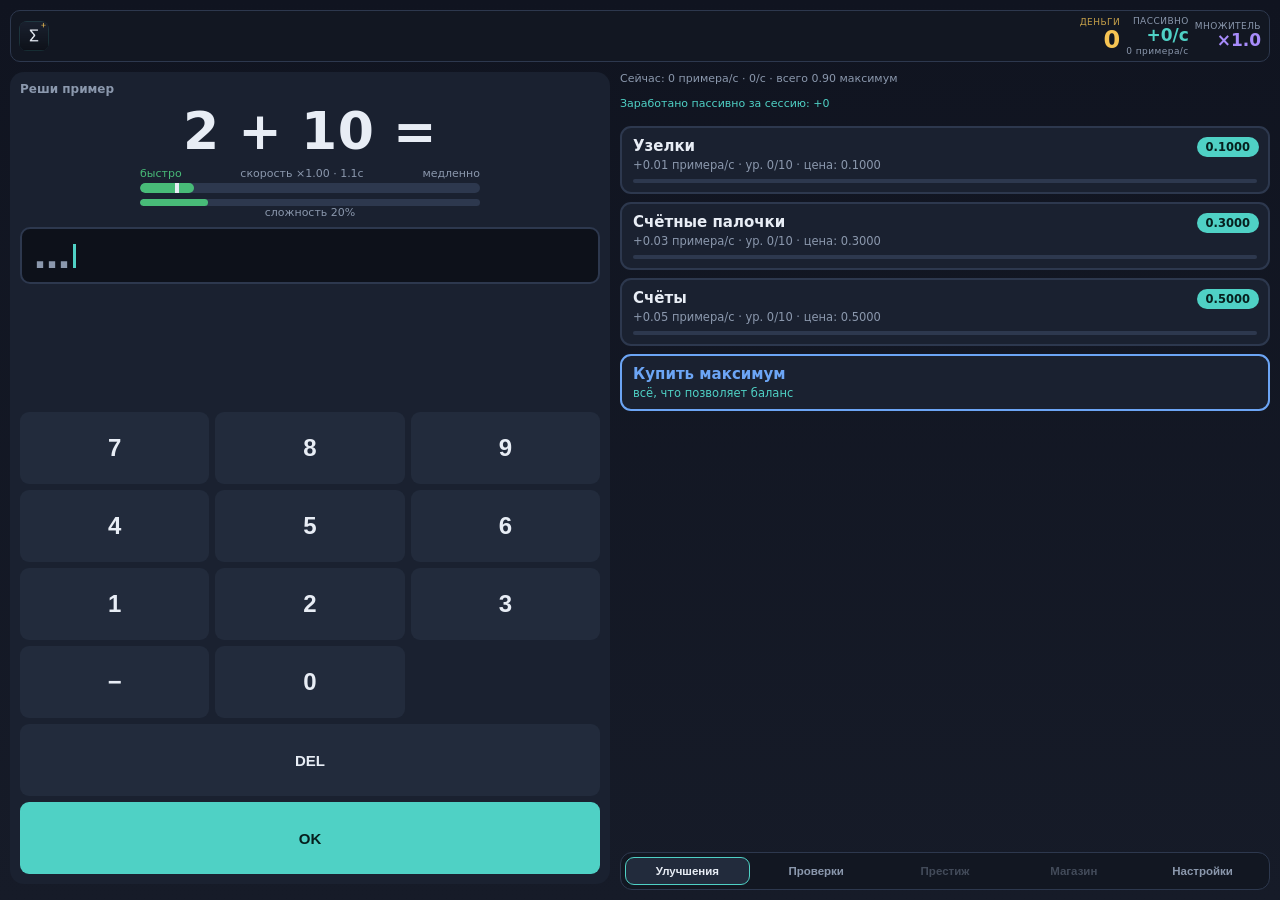
==== commit e1ae8a94: "v1.2.2: рабочая регистрация, панель без обрезки" ====
--- a/index.html
+++ b/index.html
@@ -14,13 +14,9 @@
   <!-- ================= верхняя панель ================= -->
   <header id="topbar">
     <div class="brand">
-      <img src="icon.png" alt="" class="brand-icon">
-      <div class="brand-text">
-        <b>Math Idle</b>
-        <small>Решай примеры. Копи деньги.</small>
-      </div>
+      <img src="icon.png" alt="Math Idle" class="brand-icon" title="Math Idle">
     </div>
-    <div class="stat">
+    <div class="stat stat-money">
       <small>ДЕНЬГИ</small>
       <b class="money" id="money">0</b>
     </div>
@@ -29,7 +25,7 @@
       <b class="accent" id="passive">+0/с</b>
       <small id="passiveHint">0 примера/с</small>
     </div>
-    <div class="stat">
+    <div class="stat stat-mult">
       <small>МНОЖИТЕЛЬ</small>
       <b class="violet" id="mult">×1.0</b>
       <small id="combo"></small>
--- a/style.css
+++ b/style.css
@@ -79,11 +79,9 @@
   min-width: 0;
 }
 
-.brand { display: flex; align-items: center; gap: 7px; margin-right: auto; min-width: 0; flex: 0 1 auto; }
+/* логотип без подписи: название игры живёт в заголовке вкладки */
+.brand { display: flex; align-items: center; margin-right: 2px; flex: none; }
 .brand-icon { width: 30px; height: 30px; border-radius: 8px; flex: none; }
-.brand-text { min-width: 0; overflow: hidden; }
-.brand-text b { display: block; font-size: 14px; line-height: 1.15; white-space: nowrap; }
-.brand-text small { display: none; color: var(--muted); font-size: 10px; }
 
 .stat {
   text-align: right;
@@ -111,6 +109,12 @@
 .stat .money { color: var(--gold); }
 .stat .accent { color: var(--accent); }
 .stat .violet { color: var(--violet); }
+
+/* Деньги — самое важное в панели: отдаём им место, остальные сжимаются */
+.stat-money { flex: 1 1 auto; order: 1; }
+.stat-money b { font-size: clamp(15px, 4.6vw, 22px); }
+.stat-money small { color: #c8a24a; }
+#topbar .stat:not(.stat-money) { order: 2; }
 
 /* ================= игра ================= */
 #play { display: flex; flex-direction: column; gap: 6px; overflow: hidden; }
@@ -330,6 +334,49 @@
   font-size: 14px;
 }
 .row-fields input:focus { outline: none; border-color: var(--accent); }
+
+/* поле на всю ширину — адрес сервера аккаунтов */
+.full-input {
+  display: block;
+  width: 100%;
+  min-width: 0;
+  background: #0d111a;
+  border: 2px solid var(--line);
+  border-radius: 9px;
+  color: var(--text);
+  padding: 9px;
+  font: inherit;
+  font-size: 13px;
+}
+.full-input:focus { outline: none; border-color: var(--accent); }
+.field-label { display: block; margin: 10px 0 4px; }
+
+/* компактная кнопка рядом с полем */
+.small-btn {
+  display: inline-block;
+  margin-top: 6px;
+  background: var(--panel-hi);
+  color: var(--text);
+  border: 1px solid var(--line);
+  border-radius: 8px;
+  padding: 7px 12px;
+  font-size: 12.5px;
+  font-weight: 700;
+  cursor: pointer;
+}
+.small-btn:hover { border-color: var(--accent); }
+
+/* предупреждение: сервер недоступен, неверный адрес и т.п. */
+.warn {
+  margin: 6px 0;
+  padding: 8px 10px;
+  background: rgba(248, 81, 73, .1);
+  border: 1px solid var(--red);
+  border-radius: 8px;
+  color: #ffb3ae;
+  font-size: 11.5px;
+  line-height: 1.45;
+}
 
 .big-btn {
   flex: none;
@@ -483,10 +530,8 @@
   #menus { grid-area: menus; }
   /* вкладка «Игра» нужна только на телефоне */
   .tabs [data-tab="play"] { display: none; }
-  .brand-text small { display: block; }
   .stat b { font-size: 17px; }
-  .keypad button.wide { grid-column: span 1; }
-  .keypad button.wide + .wide { grid-column: span 1; }
+  .stat-money b { font-size: 24px; }
   .hint-line { display: block; color: #566072; font-size: 11px; margin-top: 8px; text-align: center; }
 }
 
@@ -502,9 +547,11 @@
 /* совсем узкие экраны (старые телефоны, 320 px) */
 @media (max-width: 359px) {
   .tabs button { font-size: 10px; }
-  .brand-text { display: none; }
   .keypad { gap: 4px; }
   .keypad button { font-size: 16px; }
+  /* на 320 px место есть только у денег и логотипа */
+  .stat-mult { display: none; }
+  .stat:not(.stat-money) small { display: none; }
 }
 
 @media (prefers-reduced-motion: reduce) {
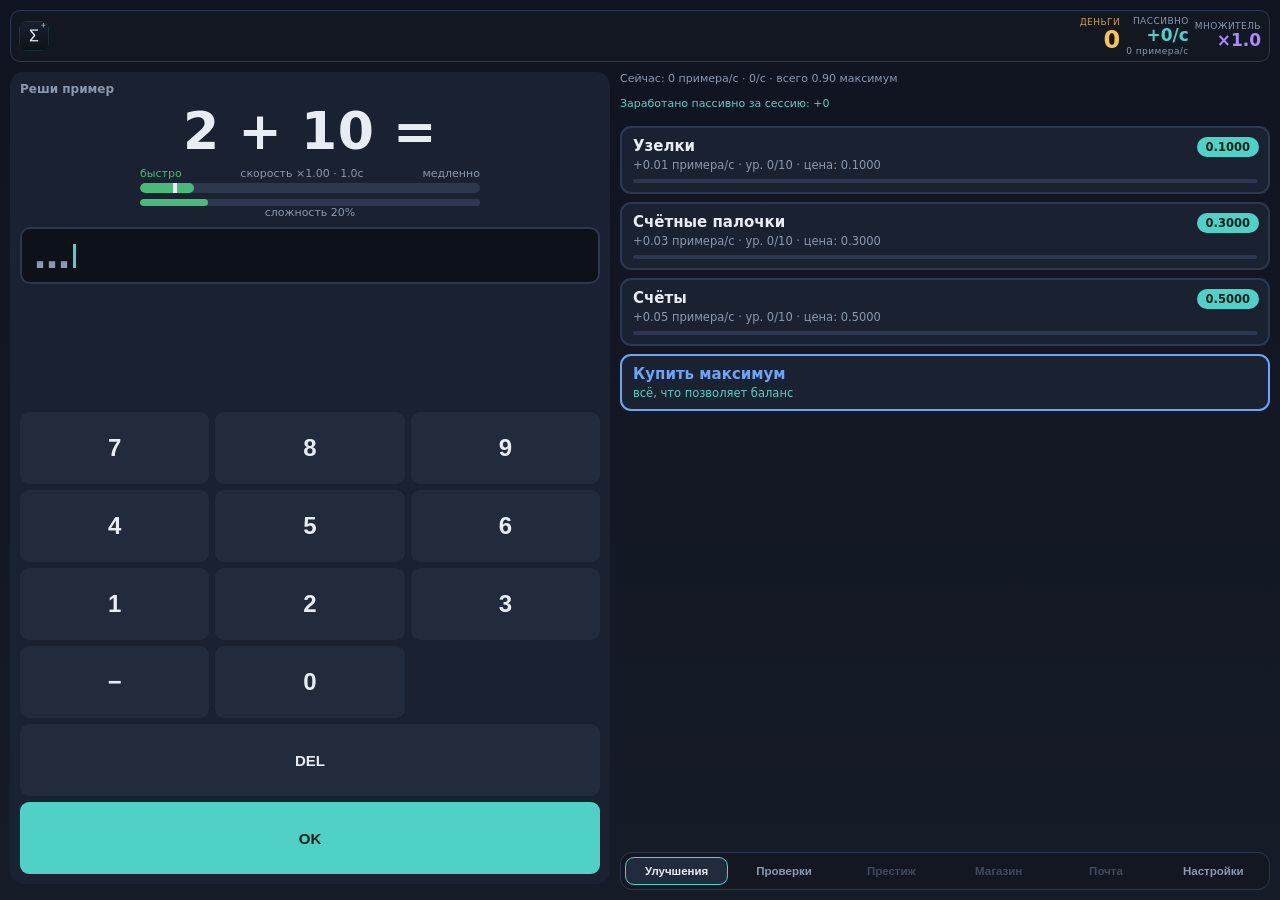
==== commit 02408385: "v1.2.7: почта и компенсация" ====
--- a/index.html
+++ b/index.html
@@ -94,6 +94,7 @@
     <button data-tab="test">Проверки</button>
     <button data-tab="prestige">Престиж</button>
     <button data-tab="shop">Магазин</button>
+    <button data-tab="mail">Почта</button>
     <button data-tab="settings">Настройки</button>
   </nav>
 
